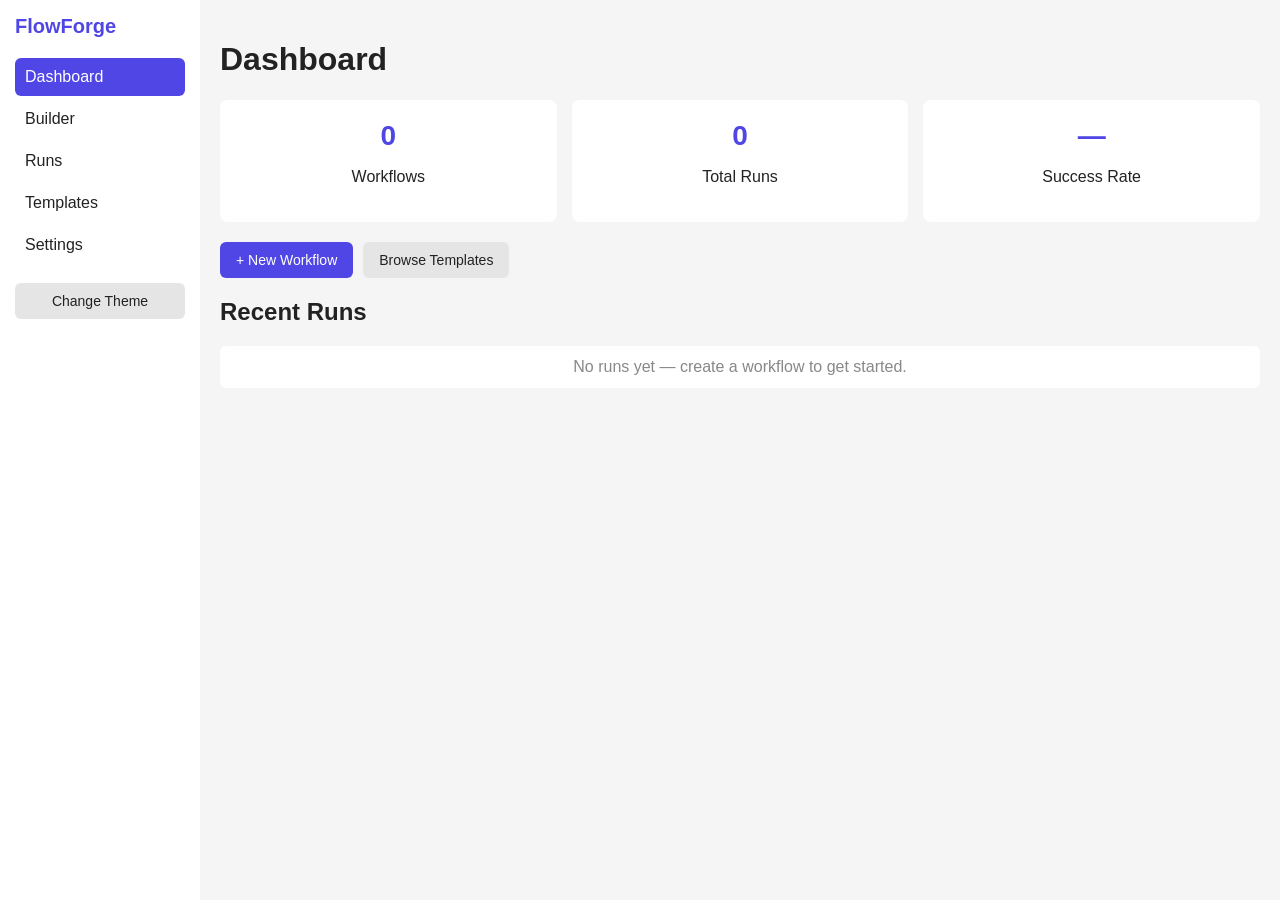
==== modules/m1-app-shell/app-shell.html @ 600a76e2 "Module 1, App shell added" ====
<!DOCTYPE html>
<html>
<head>
  <meta charset="UTF-8">
 
  <meta name="viewport" content="width=device-width, initial-scale=1">
  <title>FlowForge</title>
  <link rel="stylesheet" href="app-shell.css">
</head>
<body>

  <div class="sidebar">
    <h2>FlowForge</h2>
    <a href="app-shell.html" class="active" aria-current="page">Dashboard</a>
<a href="../mod2/builder.html">Builder</a>
<a href="../mod6/runs.html">Runs</a>
<a href="../mod8/templates.html">Templates</a>
<a href="../mod8/settings.html">Settings</a>
<button type="button" onclick="toggleTheme()">Change Theme</button>
  </div>

  <div class="content">
  <h1>Dashboard</h1>

  <div class="stats-grid">
    <div class="stat-card">
      <h3 id="stat-workflows">0</h3>
      <p>Workflows</p>
    </div>
    <div class="stat-card">
      <h3 id="stat-runs">0</h3>
      <p>Total Runs</p>
    </div>
    <div class="stat-card">
      <h3 id="stat-success">—</h3>
      <p>Success Rate</p>
    </div>
  </div>

  <div class="quick-actions">
    <a href="../mod2/builder.html" class="btn-primary">+ New Workflow</a>
    <a href="../mod8/templates.html" class="btn">Browse Templates</a>
  </div>
  <h2>Recent Runs</h2>
  <ul id="recent-runs" class="run-list">
    <li class="empty">No runs yet — create a workflow to get started.</li>
  </ul>
</div>

  <div id="toast" class="toast"></div>

  

  <script src="app-shell.js"></script>
</body>
</html>
---- modules/m1-app-shell/app-shell.css ----
/* ===== BASE ===== */
body {
  margin: 0;
  font-family: sans-serif;
  background: #f5f5f5;
  color: #222;
}

/* ===== SIDEBAR ===== */
.sidebar {
  position: fixed;
  top: 0;
  left: 0;
  width: 200px;
  height: 100%;
  background: #fff;
  padding: 15px;
  box-sizing: border-box;
}

.sidebar h2 {
  margin: 0 0 20px;
  font-size: 20px;
  color: #4f46e5;
}

.sidebar a {
  display: block;
  padding: 10px;
  color: #222;
  text-decoration: none;
  border-radius: 6px;
  margin-bottom: 4px;
}

.sidebar a:hover {
  background: #f0f0f0;
}

.sidebar a.active {
  background: #4f46e5;
  color: #fff;
}

.sidebar button {
  width: 100%;
  margin-top: 15px;
  padding: 10px;
  background: #e5e5e5;
  color: #222;
  border: none;
  border-radius: 6px;
  cursor: pointer;
  font-size: 14px;
}

/* ===== CONTENT ===== */
.content {
  margin-left: 200px;
  padding: 20px;
}

/* ===== TOAST ===== */
.toast {
  display: none;
  position: fixed;
  bottom: 20px;
  right: 20px;
  background: #4f46e5;
  color: #fff;
  padding: 12px 16px;
  border-radius: 6px;
  z-index: 1000;
}

/* ===== DASHBOARD ===== */
.stats-grid {
  display: grid;
  grid-template-columns: repeat(3, 1fr);
  gap: 15px;
  margin: 20px 0;
}

.stat-card {
  background: #fff;
  padding: 20px;
  border-radius: 8px;
  text-align: center;
}

.stat-card h3 {
  margin: 0;
  font-size: 28px;
  color: #4f46e5;
}

.quick-actions {
  display: flex;
  gap: 10px;
  margin: 20px 0;
}

.btn, .btn-primary {
  padding: 10px 16px;
  border-radius: 6px;
  text-decoration: none;
  border: none;
  cursor: pointer;
  font-size: 14px;
  display: inline-block;
}

.btn-primary {
  background: #4f46e5;
  color: #fff;
}

.btn {
  background: #e5e5e5;
  color: #222;
}

.run-list {
  list-style: none;
  padding: 0;
  margin: 10px 0;
}

.run-list li {
  background: #fff;
  padding: 12px 16px;
  border-radius: 6px;
  margin-bottom: 8px;
}

.run-list li.empty {
  color: #888;
  text-align: center;
}

/* ===== DARK MODE ===== */
body.dark {
  background: #111;
  color: #eee;
}

body.dark .sidebar {
  background: #222;
}

body.dark .sidebar a {
  color: #eee;
}

body.dark .sidebar a.active {
  background: #4f46e5;
  color: #fff;
}

body.dark .sidebar button {
  background: #333;
  color: #eee;
}

body.dark .stat-card,
body.dark .run-list li {
  background: #222;
}

body.dark .btn {
  background: #333;
  color: #eee;
}

/* ===== RESPONSIVE (tablet) ===== */
@media (max-width: 768px) {
  .sidebar {
    width: 60px;
    padding: 10px 5px;
  }
  .sidebar h2 {
    font-size: 0;
    margin: 0 0 10px;
  }
  .sidebar a {
    text-align: center;
    padding: 10px 0;
    font-size: 0;
  }
  .sidebar a::first-letter {
    font-size: 16px;
  }
  .sidebar button {
    font-size: 0;
    padding: 10px 0;
  }
  .sidebar button::before {
    content: "🌙";
    font-size: 16px;
  }
  .content {
    margin-left: 60px;
    padding: 15px;
  }
  .stats-grid {
    grid-template-columns: 1fr;
  }
}
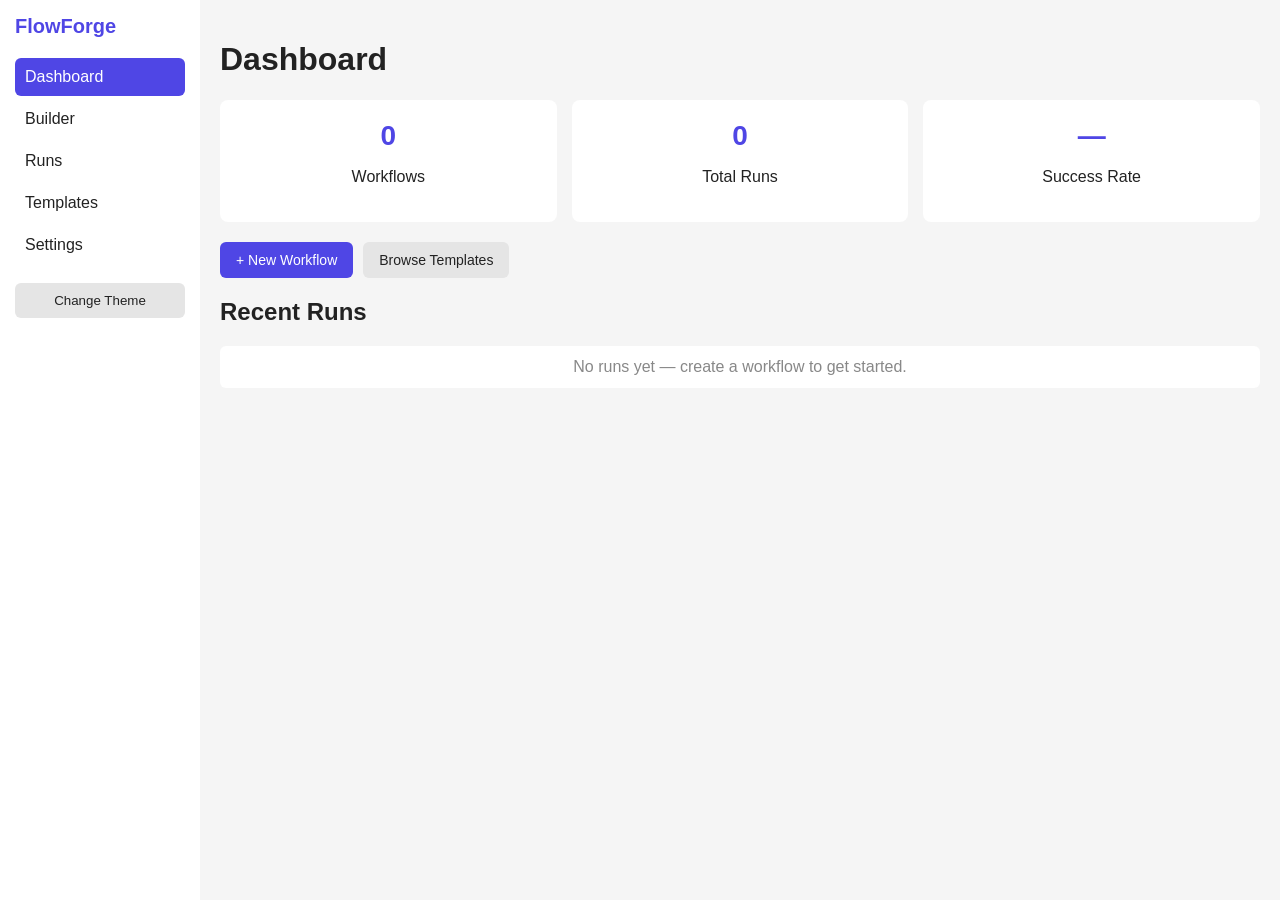
==== commit 1c6b970c: "Module 1- Finaliaze" ====
--- a/modules/m1-app-shell/app-shell.html
+++ b/modules/m1-app-shell/app-shell.html
@@ -11,7 +11,7 @@
 
   <div class="sidebar">
     <h2>FlowForge</h2>
-    <a href="app-shell.html" class="active" aria-current="page">Dashboard</a>
+    <a href="app-shell.html" class="active"  >Dashboard</a>
 <a href="../mod2/builder.html">Builder</a>
 <a href="../mod6/runs.html">Runs</a>
 <a href="../mod8/templates.html">Templates</a>
@@ -47,10 +47,7 @@
   </ul>
 </div>
 
-  <div id="toast" class="toast"></div>
-
-  
-
+  <div id="notification" class="notification"></div>
   <script src="app-shell.js"></script>
 </body>
 </html>
--- a/modules/m1-app-shell/app-shell.css
+++ b/modules/m1-app-shell/app-shell.css
@@ -1,4 +1,3 @@
-/* ===== BASE ===== */
 body {
   margin: 0;
   font-family: sans-serif;
@@ -6,7 +5,6 @@
   color: #222;
 }
 
-/* ===== SIDEBAR ===== */
 .sidebar {
   position: fixed;
   top: 0;
@@ -33,10 +31,6 @@
   margin-bottom: 4px;
 }
 
-.sidebar a:hover {
-  background: #f0f0f0;
-}
-
 .sidebar a.active {
   background: #4f46e5;
   color: #fff;
@@ -51,17 +45,15 @@
   border: none;
   border-radius: 6px;
   cursor: pointer;
-  font-size: 14px;
 }
 
-/* ===== CONTENT ===== */
+
 .content {
   margin-left: 200px;
   padding: 20px;
 }
 
-/* ===== TOAST ===== */
-.toast {
+.notification {
   display: none;
   position: fixed;
   bottom: 20px;
@@ -70,10 +62,8 @@
   color: #fff;
   padding: 12px 16px;
   border-radius: 6px;
-  z-index: 1000;
 }
 
-/* ===== DASHBOARD ===== */
 .stats-grid {
   display: grid;
   grid-template-columns: repeat(3, 1fr);
@@ -94,6 +84,7 @@
   color: #4f46e5;
 }
 
+
 .quick-actions {
   display: flex;
   gap: 10px;
@@ -107,7 +98,6 @@
   border: none;
   cursor: pointer;
   font-size: 14px;
-  display: inline-block;
 }
 
 .btn-primary {
@@ -138,7 +128,7 @@
   text-align: center;
 }
 
-/* ===== DARK MODE ===== */
+
 body.dark {
   background: #111;
   color: #eee;
@@ -150,11 +140,6 @@
 
 body.dark .sidebar a {
   color: #eee;
-}
-
-body.dark .sidebar a.active {
-  background: #4f46e5;
-  color: #fff;
 }
 
 body.dark .sidebar button {
@@ -170,39 +155,4 @@
 body.dark .btn {
   background: #333;
   color: #eee;
-}
-
-/* ===== RESPONSIVE (tablet) ===== */
-@media (max-width: 768px) {
-  .sidebar {
-    width: 60px;
-    padding: 10px 5px;
-  }
-  .sidebar h2 {
-    font-size: 0;
-    margin: 0 0 10px;
-  }
-  .sidebar a {
-    text-align: center;
-    padding: 10px 0;
-    font-size: 0;
-  }
-  .sidebar a::first-letter {
-    font-size: 16px;
-  }
-  .sidebar button {
-    font-size: 0;
-    padding: 10px 0;
-  }
-  .sidebar button::before {
-    content: "🌙";
-    font-size: 16px;
-  }
-  .content {
-    margin-left: 60px;
-    padding: 15px;
-  }
-  .stats-grid {
-    grid-template-columns: 1fr;
-  }
 }
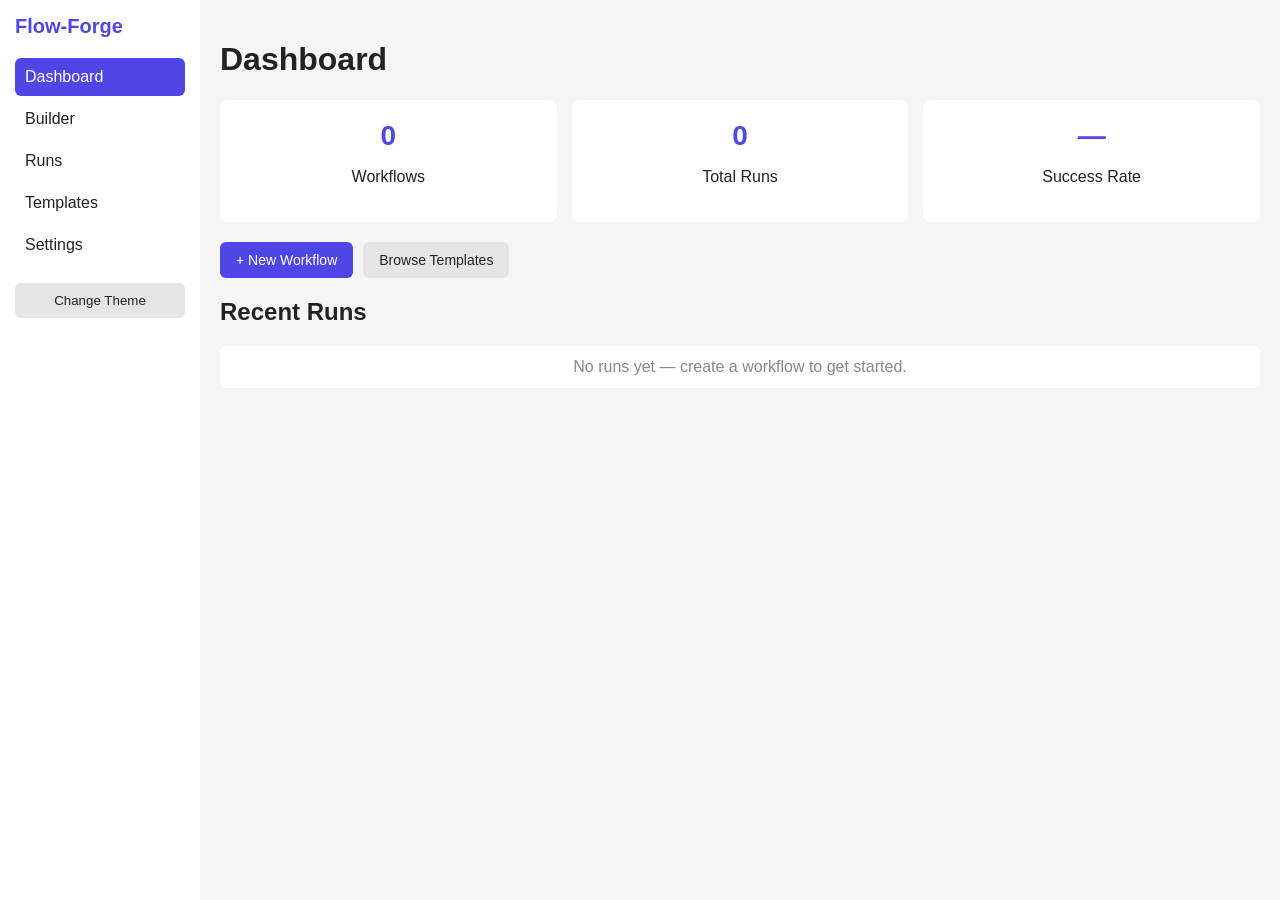
==== commit ccb2d80b: "Module 1- done" ====
--- a/modules/m1-app-shell/app-shell.html
+++ b/modules/m1-app-shell/app-shell.html
@@ -10,7 +10,7 @@
 <body>
 
   <div class="sidebar">
-    <h2>FlowForge</h2>
+    <h2>Flow-Forge</h2>
     <a href="app-shell.html" class="active"  >Dashboard</a>
 <a href="../mod2/builder.html">Builder</a>
 <a href="../mod6/runs.html">Runs</a>
